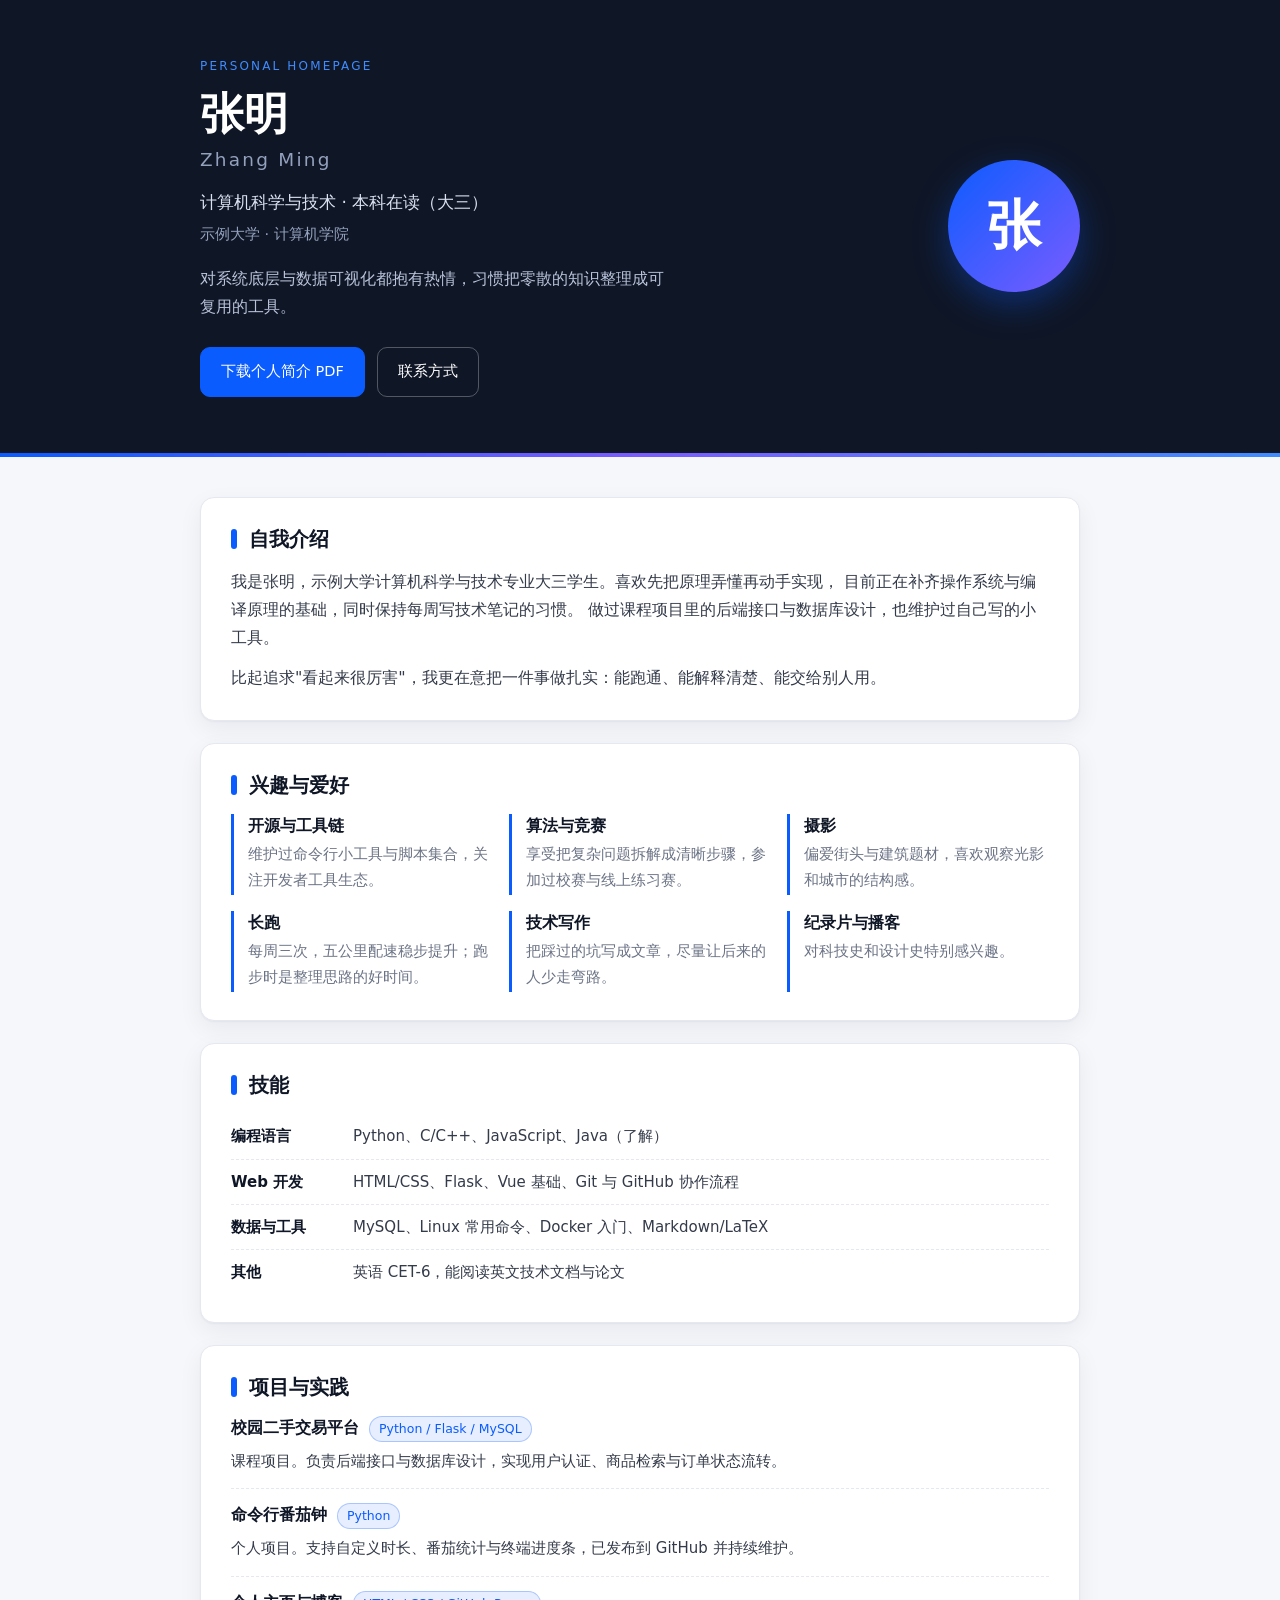
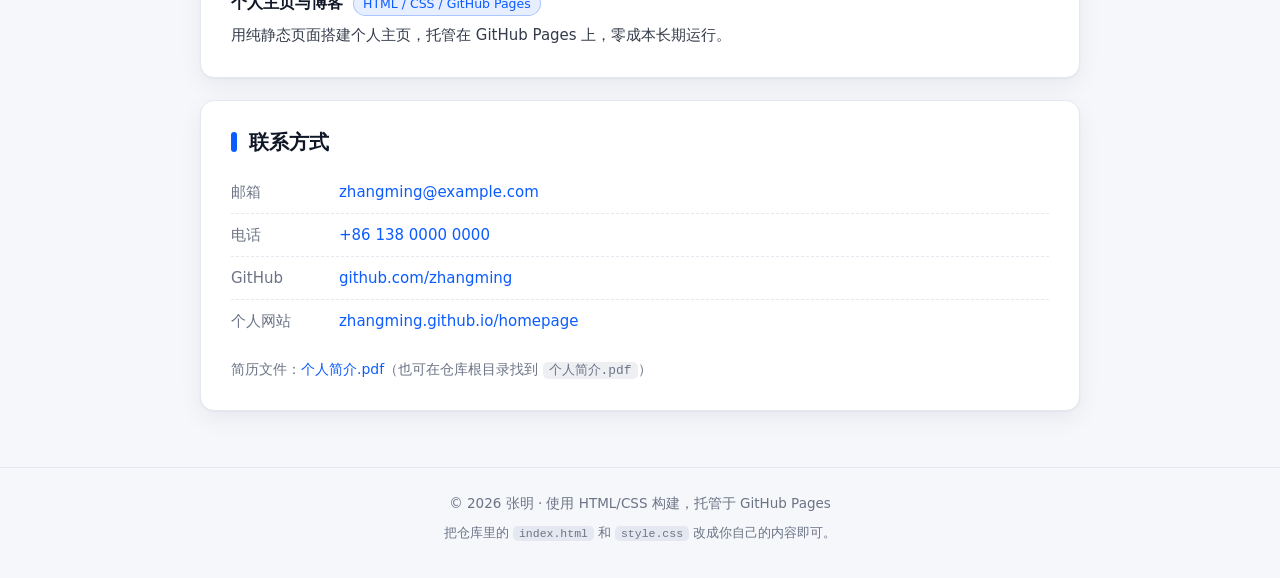
==== index.html @ f5665b2e "个人主页：HTML/CSS 源码、个人简介 PDF 与部署说明" ====
<!DOCTYPE html>
<html lang="zh-CN">
<head>
<meta charset="UTF-8">
<meta name="viewport" content="width=device-width, initial-scale=1.0">
<title>张明 · 个人主页</title>
<meta name="description" content="张明的个人主页：计算机科学与技术本科在读，关注系统底层、数据可视化与开发者工具。">
<link rel="stylesheet" href="style.css">
<link rel="icon" href="data:image/svg+xml,<svg xmlns='http://www.w3.org/2000/svg' viewBox='0 0 100 100'><rect width='100' height='100' rx='22' fill='%230b5cff'/><text y='72' x='50' font-size='60' text-anchor='middle' fill='white' font-family='sans-serif'>张</text></svg>">
</head>
<body>

<a class="skip" href="#main">跳到主要内容</a>

<header class="hero">
  <div class="wrap hero-inner">
    <div class="hero-text">
      <p class="eyebrow">Personal Homepage</p>
      <h1>张明 <span class="latin">Zhang Ming</span></h1>
      <p class="subtitle">计算机科学与技术 · 本科在读（大三）</p>
      <p class="school">示例大学 · 计算机学院</p>
      <p class="tagline">对系统底层与数据可视化都抱有热情，习惯把零散的知识整理成可复用的工具。</p>
      <div class="actions">
        <a class="btn primary" href="resume.pdf" download>下载个人简介 PDF</a>
        <a class="btn" href="#contact">联系方式</a>
      </div>
    </div>
    <div class="avatar" aria-hidden="true">张</div>
  </div>
  <div class="hero-bar"></div>
</header>

<main id="main">
  <div class="wrap">

    <section id="about" class="card">
      <h2><span class="mark"></span>自我介绍</h2>
      <p>
        我是张明，示例大学计算机科学与技术专业大三学生。喜欢先把原理弄懂再动手实现，
        目前正在补齐操作系统与编译原理的基础，同时保持每周写技术笔记的习惯。
        做过课程项目里的后端接口与数据库设计，也维护过自己写的小工具。
      </p>
      <p>
        比起追求"看起来很厉害"，我更在意把一件事做扎实：能跑通、能解释清楚、能交给别人用。
      </p>
    </section>

    <section id="interests" class="card">
      <h2><span class="mark"></span>兴趣与爱好</h2>
      <ul class="grid">
        <li>
          <h3>开源与工具链</h3>
          <p>维护过命令行小工具与脚本集合，关注开发者工具生态。</p>
        </li>
        <li>
          <h3>算法与竞赛</h3>
          <p>享受把复杂问题拆解成清晰步骤，参加过校赛与线上练习赛。</p>
        </li>
        <li>
          <h3>摄影</h3>
          <p>偏爱街头与建筑题材，喜欢观察光影和城市的结构感。</p>
        </li>
        <li>
          <h3>长跑</h3>
          <p>每周三次，五公里配速稳步提升；跑步时是整理思路的好时间。</p>
        </li>
        <li>
          <h3>技术写作</h3>
          <p>把踩过的坑写成文章，尽量让后来的人少走弯路。</p>
        </li>
        <li>
          <h3>纪录片与播客</h3>
          <p>对科技史和设计史特别感兴趣。</p>
        </li>
      </ul>
    </section>

    <section id="skills" class="card">
      <h2><span class="mark"></span>技能</h2>
      <dl class="skills">
        <div><dt>编程语言</dt><dd>Python、C/C++、JavaScript、Java（了解）</dd></div>
        <div><dt>Web 开发</dt><dd>HTML/CSS、Flask、Vue 基础、Git 与 GitHub 协作流程</dd></div>
        <div><dt>数据与工具</dt><dd>MySQL、Linux 常用命令、Docker 入门、Markdown/LaTeX</dd></div>
        <div><dt>其他</dt><dd>英语 CET-6，能阅读英文技术文档与论文</dd></div>
      </dl>
    </section>

    <section id="projects" class="card">
      <h2><span class="mark"></span>项目与实践</h2>
      <ul class="projects">
        <li>
          <div class="p-head"><h3>校园二手交易平台</h3><span class="tag">Python / Flask / MySQL</span></div>
          <p>课程项目。负责后端接口与数据库设计，实现用户认证、商品检索与订单状态流转。</p>
        </li>
        <li>
          <div class="p-head"><h3>命令行番茄钟</h3><span class="tag">Python</span></div>
          <p>个人项目。支持自定义时长、番茄统计与终端进度条，已发布到 GitHub 并持续维护。</p>
        </li>
        <li>
          <div class="p-head"><h3>个人主页与博客</h3><span class="tag">HTML / CSS / GitHub Pages</span></div>
          <p>用纯静态页面搭建个人主页，托管在 GitHub Pages 上，零成本长期运行。</p>
        </li>
      </ul>
    </section>

    <section id="contact" class="card">
      <h2><span class="mark"></span>联系方式</h2>
      <ul class="contact">
        <li><span class="k">邮箱</span><a href="mailto:zhangming@example.com">zhangming@example.com</a></li>
        <li><span class="k">电话</span><a href="tel:+8613800000000">+86 138 0000 0000</a></li>
        <li><span class="k">GitHub</span><a href="https://github.com/zhangming" target="_blank" rel="noopener">github.com/zhangming</a></li>
        <li><span class="k">个人网站</span><a href="./">zhangming.github.io/homepage</a></li>
      </ul>
      <p class="hint">简历文件：<a href="resume.pdf" download>个人简介.pdf</a>（也可在仓库根目录找到 <code>个人简介.pdf</code>）</p>
    </section>

  </div>
</main>

<footer class="foot">
  <div class="wrap">
    <p>© <span id="year">2025</span> 张明 · 使用 HTML/CSS 构建，托管于 GitHub Pages</p>
    <p class="edit-hint">把仓库里的 <code>index.html</code> 和 <code>style.css</code> 改成你自己的内容即可。</p>
  </div>
</footer>

<script>
  document.getElementById('year').textContent = new Date().getFullYear();
</script>
</body>
</html>
---- style.css ----
/* ===========================================================
   个人主页样式 · 单文件，无外部依赖
   配色与排版都集中在 :root，改这几个变量就能换风格
   =========================================================== */

:root {
  --ink:      #0f1626;
  --body:     #333a49;
  --muted:    #6b7385;
  --accent:   #0b5cff;
  --accent-2: #3f8cff;
  --bg:       #f5f7fb;
  --card:     #ffffff;
  --line:     #e5e8f0;
  --radius:   14px;
  --shadow:   0 1px 2px rgba(15,22,38,.04), 0 8px 24px rgba(15,22,38,.06);
  --maxw:     920px;
}

@media (prefers-color-scheme: dark) {
  :root {
    --ink:    #eef2f9;
    --body:   #c3cad8;
    --muted:  #8b93a5;
    --accent: #6ea8ff;
    --accent-2: #9cc4ff;
    --bg:     #0d1220;
    --card:   #151c2c;
    --line:   #26304a;
    --shadow: 0 1px 2px rgba(0,0,0,.3), 0 10px 30px rgba(0,0,0,.35);
  }
}

* { box-sizing: border-box; }

html { scroll-behavior: smooth; }

body {
  margin: 0;
  background: var(--bg);
  color: var(--body);
  font-family: "Microsoft YaHei", "PingFang SC", "Hiragino Sans GB",
               "Source Han Sans SC", "Noto Sans CJK SC", system-ui, -apple-system,
               "Segoe UI", Roboto, sans-serif;
  font-size: 16px;
  line-height: 1.75;
  -webkit-font-smoothing: antialiased;
}

.wrap { width: 100%; max-width: var(--maxw); margin: 0 auto; padding: 0 20px; }

a { color: var(--accent); text-decoration: none; }
a:hover { text-decoration: underline; }

h1, h2, h3 { color: var(--ink); line-height: 1.3; margin: 0; }

/* ---------- 无障碍：跳转链接 ---------- */
.skip {
  position: absolute; left: -9999px; top: 0;
  background: var(--accent); color: #fff; padding: 10px 16px; z-index: 10;
}
.skip:focus { left: 8px; top: 8px; }

/* ---------- 顶部 ---------- */
.hero { position: relative; background: var(--ink); color: #fff; }
@media (prefers-color-scheme: dark) { .hero { background: #0a0f1a; } }

.hero-inner {
  display: flex; align-items: center; justify-content: space-between;
  gap: 32px; padding-top: 56px; padding-bottom: 56px;
}

.eyebrow {
  margin: 0 0 8px; font-size: 12px; letter-spacing: .18em;
  text-transform: uppercase; color: var(--accent-2);
}

.hero h1 { color: #fff; font-size: clamp(30px, 5vw, 44px); letter-spacing: .01em; }
.hero h1 .latin {
  display: block; font-size: .42em; font-weight: 500;
  letter-spacing: .12em; color: #93a1bd; margin-top: 6px;
}

.subtitle { margin: 16px 0 4px; font-size: 17px; color: #dbe3f2; }
.school   { margin: 0; font-size: 14.5px; color: #93a1bd; }
.tagline  { margin: 18px 0 0; max-width: 46ch; color: #b9c4da; }

.actions { display: flex; flex-wrap: wrap; gap: 12px; margin-top: 26px; }

.btn {
  display: inline-block; padding: 11px 20px; border-radius: 10px;
  border: 1px solid rgba(255,255,255,.28); color: #fff; font-size: 14.5px;
  transition: background .18s ease, border-color .18s ease, transform .18s ease;
}
.btn:hover { background: rgba(255,255,255,.1); text-decoration: none; transform: translateY(-1px); }
.btn.primary { background: var(--accent); border-color: var(--accent); }
.btn.primary:hover { background: var(--accent-2); border-color: var(--accent-2); }

.avatar {
  flex: 0 0 auto; width: 132px; height: 132px; border-radius: 50%;
  display: grid; place-items: center;
  font-size: 54px; font-weight: 700; color: #fff;
  background: linear-gradient(135deg, var(--accent), #7b5cff);
  box-shadow: 0 12px 34px rgba(11,92,255,.35);
}

.hero-bar { height: 4px; background: linear-gradient(90deg, var(--accent), #7b5cff, var(--accent-2)); }

/* ---------- 卡片 ---------- */
main { padding: 40px 0 8px; }

.card {
  background: var(--card); border: 1px solid var(--line); border-radius: var(--radius);
  box-shadow: var(--shadow); padding: 28px 30px; margin-bottom: 22px;
}

.card h2 {
  display: flex; align-items: center; gap: 12px;
  font-size: 20px; margin-bottom: 16px;
}

.mark {
  width: 6px; height: 20px; border-radius: 3px;
  background: var(--accent); flex: 0 0 auto;
}

.card p { margin: 0 0 12px; }
.card p:last-child { margin-bottom: 0; }

/* ---------- 兴趣网格 ---------- */
.grid {
  list-style: none; margin: 0; padding: 0;
  display: grid; gap: 16px;
  grid-template-columns: repeat(auto-fit, minmax(240px, 1fr));
}
.grid li {
  border-left: 3px solid var(--accent); padding: 2px 0 2px 14px;
}
.grid h3 { font-size: 16px; margin-bottom: 4px; }
.grid p  { margin: 0; font-size: 15px; color: var(--muted); }

/* ---------- 技能表 ---------- */
.skills { margin: 0; }
.skills > div {
  display: grid; grid-template-columns: 110px 1fr; gap: 12px;
  padding: 9px 0; border-bottom: 1px dashed var(--line);
}
.skills > div:last-child { border-bottom: 0; }
.skills dt { color: var(--ink); font-weight: 600; font-size: 15px; }
.skills dd { margin: 0; font-size: 15px; }

/* ---------- 项目列表 ---------- */
.projects { list-style: none; margin: 0; padding: 0; }
.projects > li { padding: 14px 0; border-bottom: 1px dashed var(--line); }
.projects > li:first-child { padding-top: 0; }
.projects > li:last-child { border-bottom: 0; padding-bottom: 0; }

.p-head { display: flex; flex-wrap: wrap; align-items: baseline; gap: 10px; }
.p-head h3 { font-size: 16px; }
.tag {
  font-size: 12.5px; color: var(--accent); background: color-mix(in srgb, var(--accent) 10%, transparent);
  border: 1px solid color-mix(in srgb, var(--accent) 28%, transparent);
  padding: 1px 9px; border-radius: 999px;
}
.projects p { margin: 6px 0 0; font-size: 15px; }

/* ---------- 联系方式 ---------- */
.contact { list-style: none; margin: 0 0 14px; padding: 0; }
.contact li {
  display: grid; grid-template-columns: 96px 1fr; gap: 12px;
  padding: 8px 0; border-bottom: 1px dashed var(--line); font-size: 15px;
}
.contact li:last-child { border-bottom: 0; }
.contact .k { color: var(--muted); }

.hint { font-size: 14px; color: var(--muted); margin: 0; }

code {
  font-family: "Cascadia Mono", Consolas, "Courier New", monospace;
  font-size: .92em; background: rgba(127,140,170,.14);
  padding: 1px 6px; border-radius: 5px;
}

/* ---------- 页脚 ---------- */
.foot { border-top: 1px solid var(--line); margin-top: 26px; padding: 24px 0 34px; }
.foot p { margin: 0; font-size: 13.5px; color: var(--muted); text-align: center; }
.edit-hint { margin-top: 6px !important; font-size: 12.5px !important; }

/* ---------- 响应式 ---------- */
@media (max-width: 680px) {
  .hero-inner { flex-direction: column-reverse; align-items: flex-start; gap: 22px;
                padding-top: 40px; padding-bottom: 40px; }
  .avatar { width: 92px; height: 92px; font-size: 38px; }
  .card { padding: 22px 18px; }
  .skills > div, .contact li { grid-template-columns: 1fr; gap: 2px; }
  .skills dt, .contact .k { font-size: 13.5px; }
}

/* ---------- 打印 ---------- */
@media print {
  .hero, .foot, .actions, .skip { display: none; }
  body { background: #fff; }
  .card { box-shadow: none; border-color: #ddd; break-inside: avoid; }
}
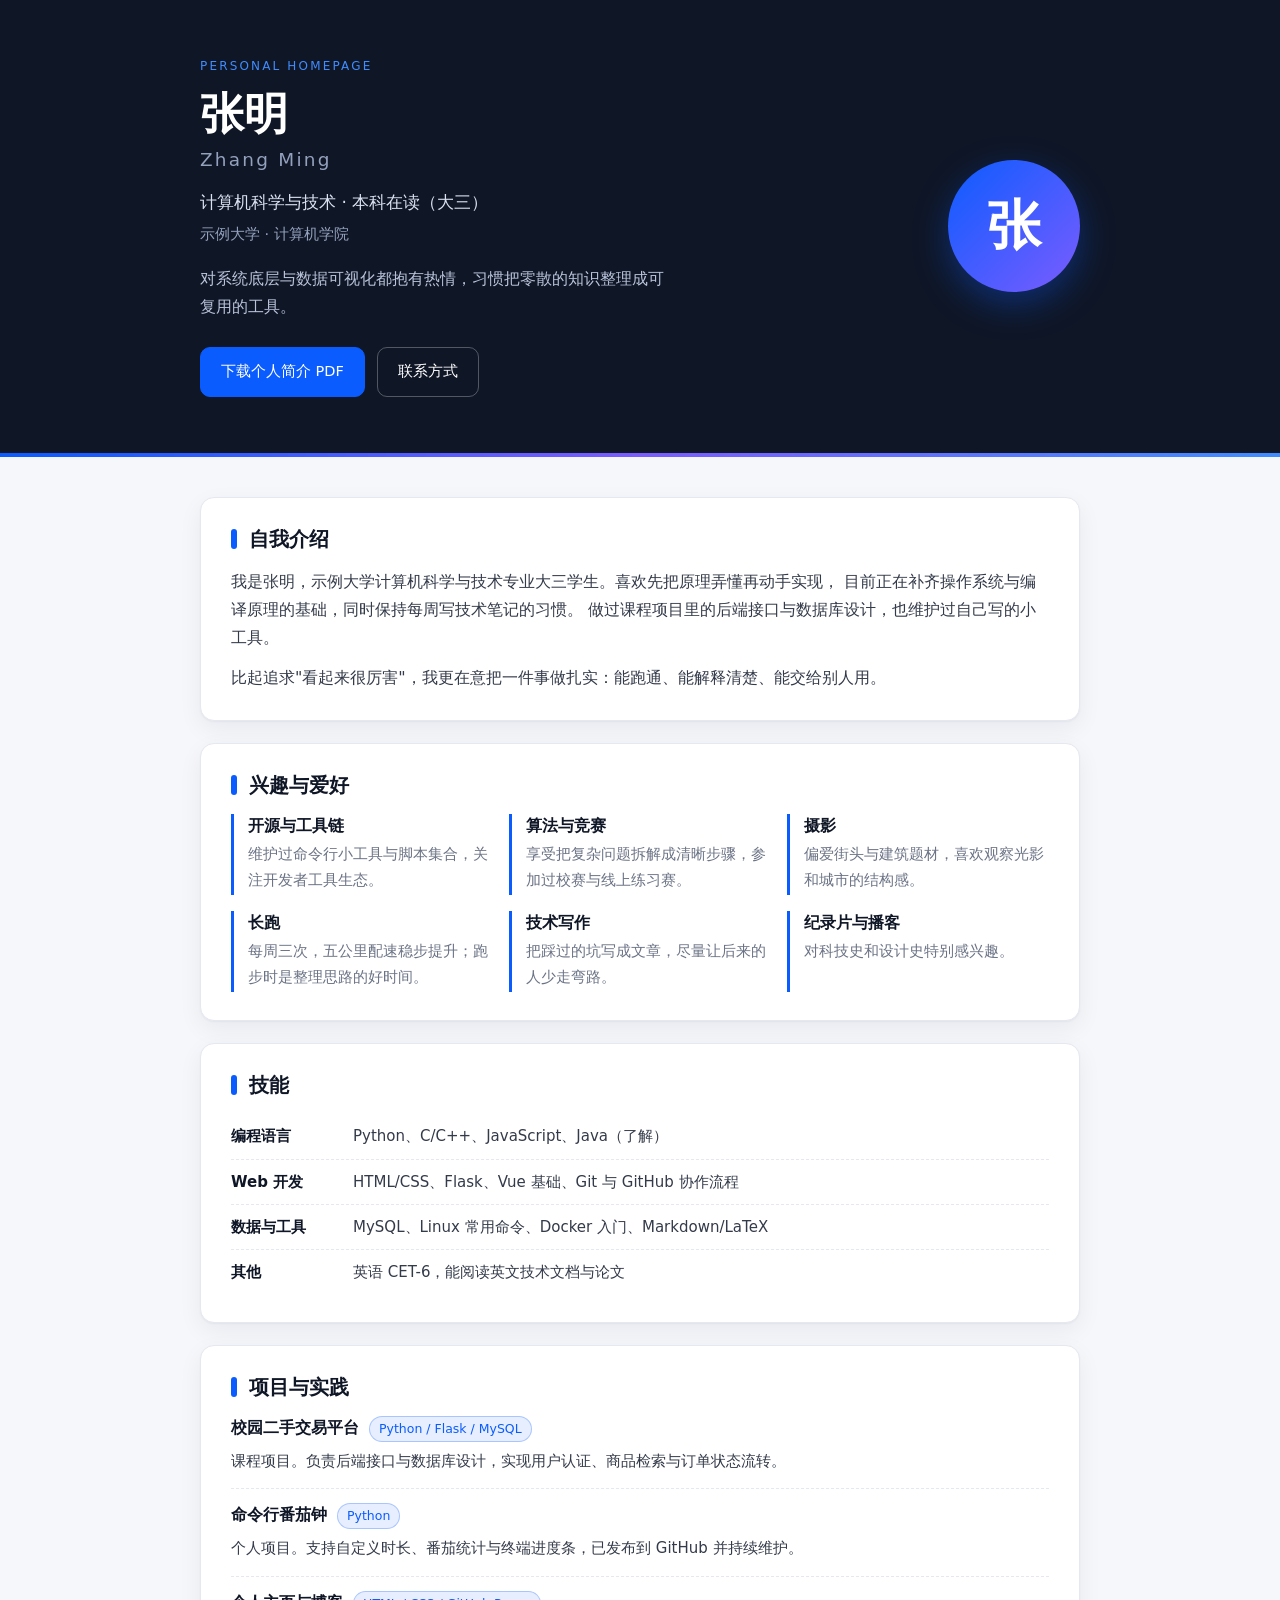
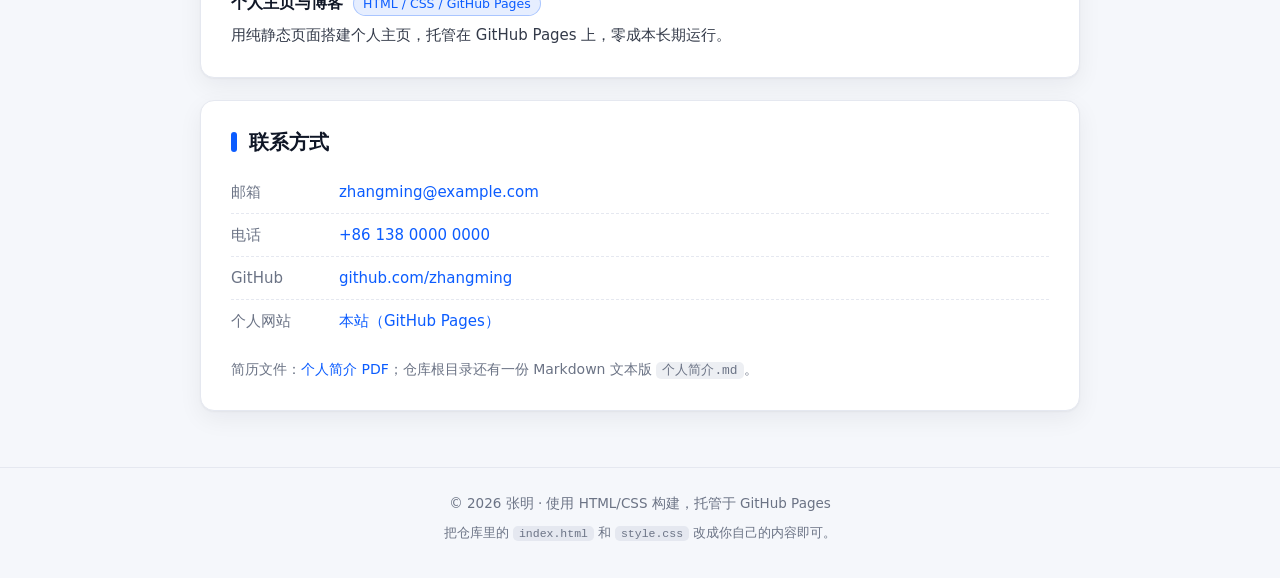
==== commit 76c448e3: "更新简历 PDF（修正孤字与页脚）；新增一键部署脚本；个人网站链接改为站内相对路径" ====
--- a/index.html
+++ b/index.html
@@ -109,9 +109,9 @@
         <li><span class="k">邮箱</span><a href="mailto:zhangming@example.com">zhangming@example.com</a></li>
         <li><span class="k">电话</span><a href="tel:+8613800000000">+86 138 0000 0000</a></li>
         <li><span class="k">GitHub</span><a href="https://github.com/zhangming" target="_blank" rel="noopener">github.com/zhangming</a></li>
-        <li><span class="k">个人网站</span><a href="./">zhangming.github.io/homepage</a></li>
+        <li><span class="k">个人网站</span><a href="./">本站（GitHub Pages）</a></li>
       </ul>
-      <p class="hint">简历文件：<a href="resume.pdf" download>个人简介.pdf</a>（也可在仓库根目录找到 <code>个人简介.pdf</code>）</p>
+      <p class="hint">简历文件：<a href="resume.pdf" download>个人简介 PDF</a>；仓库根目录还有一份 Markdown 文本版 <code>个人简介.md</code>。</p>
     </section>
 
   </div>
--- a/style.css
+++ b/style.css
@@ -158,8 +158,11 @@
 .p-head { display: flex; flex-wrap: wrap; align-items: baseline; gap: 10px; }
 .p-head h3 { font-size: 16px; }
 .tag {
-  font-size: 12.5px; color: var(--accent); background: color-mix(in srgb, var(--accent) 10%, transparent);
-  border: 1px solid color-mix(in srgb, var(--accent) 28%, transparent);
+  font-size: 12.5px; color: var(--accent);
+  background: rgba(11, 92, 255, .10);
+  background: color-mix(in srgb, var(--accent) 10%, transparent);
+  border: 1px solid rgba(11, 92, 255, .28);
+  border-color: color-mix(in srgb, var(--accent) 28%, transparent);
   padding: 1px 9px; border-radius: 999px;
 }
 .projects p { margin: 6px 0 0; font-size: 15px; }
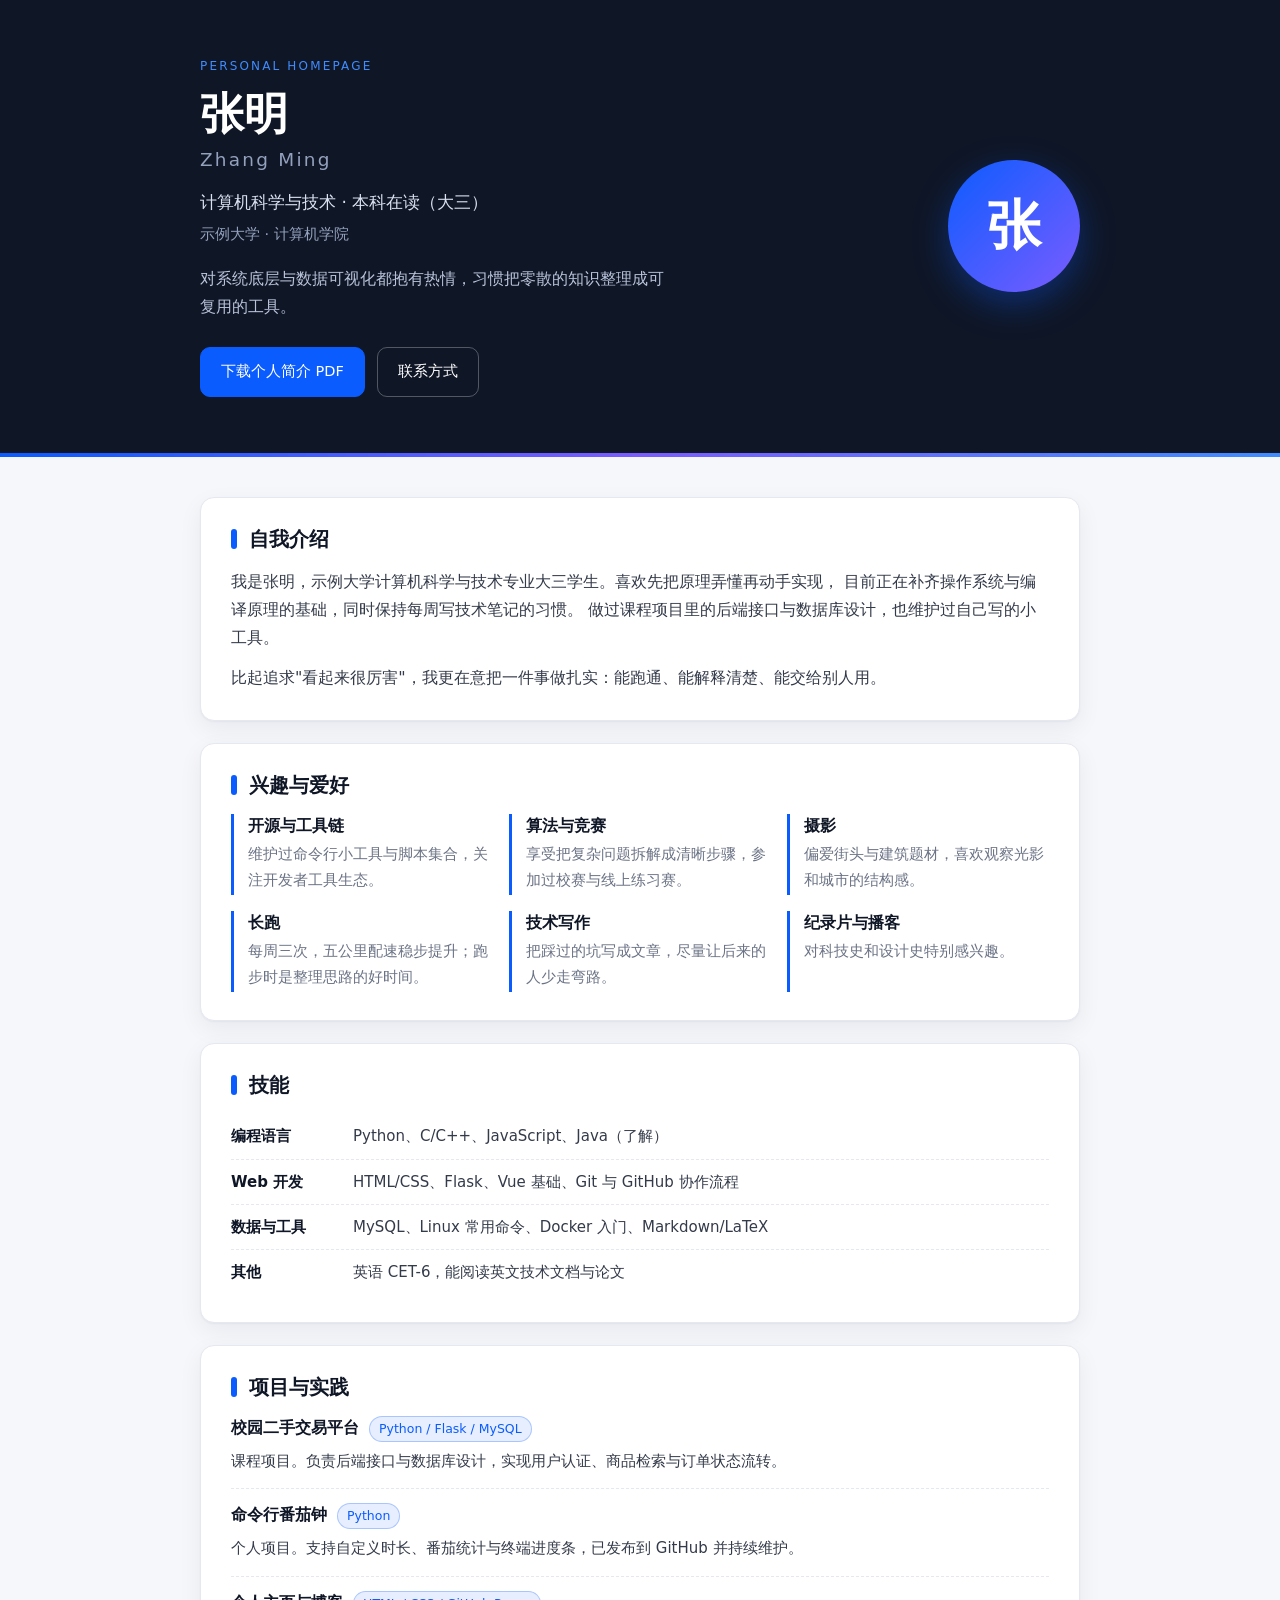
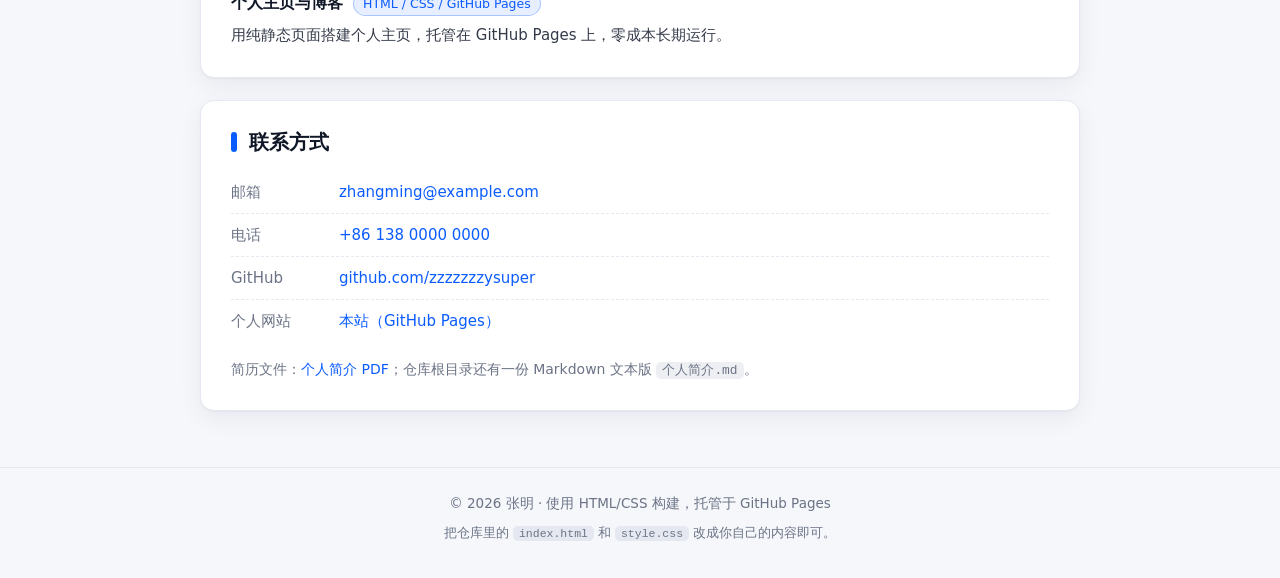
==== commit 34246351: "替换为真实 GitHub 用户名与站点地址" ====
--- a/index.html
+++ b/index.html
@@ -108,7 +108,7 @@
       <ul class="contact">
         <li><span class="k">邮箱</span><a href="mailto:zhangming@example.com">zhangming@example.com</a></li>
         <li><span class="k">电话</span><a href="tel:+8613800000000">+86 138 0000 0000</a></li>
-        <li><span class="k">GitHub</span><a href="https://github.com/zhangming" target="_blank" rel="noopener">github.com/zhangming</a></li>
+        <li><span class="k">GitHub</span><a href="https://github.com/zzzzzzzysuper" target="_blank" rel="noopener">github.com/zzzzzzzysuper</a></li>
         <li><span class="k">个人网站</span><a href="./">本站（GitHub Pages）</a></li>
       </ul>
       <p class="hint">简历文件：<a href="resume.pdf" download>个人简介 PDF</a>；仓库根目录还有一份 Markdown 文本版 <code>个人简介.md</code>。</p>
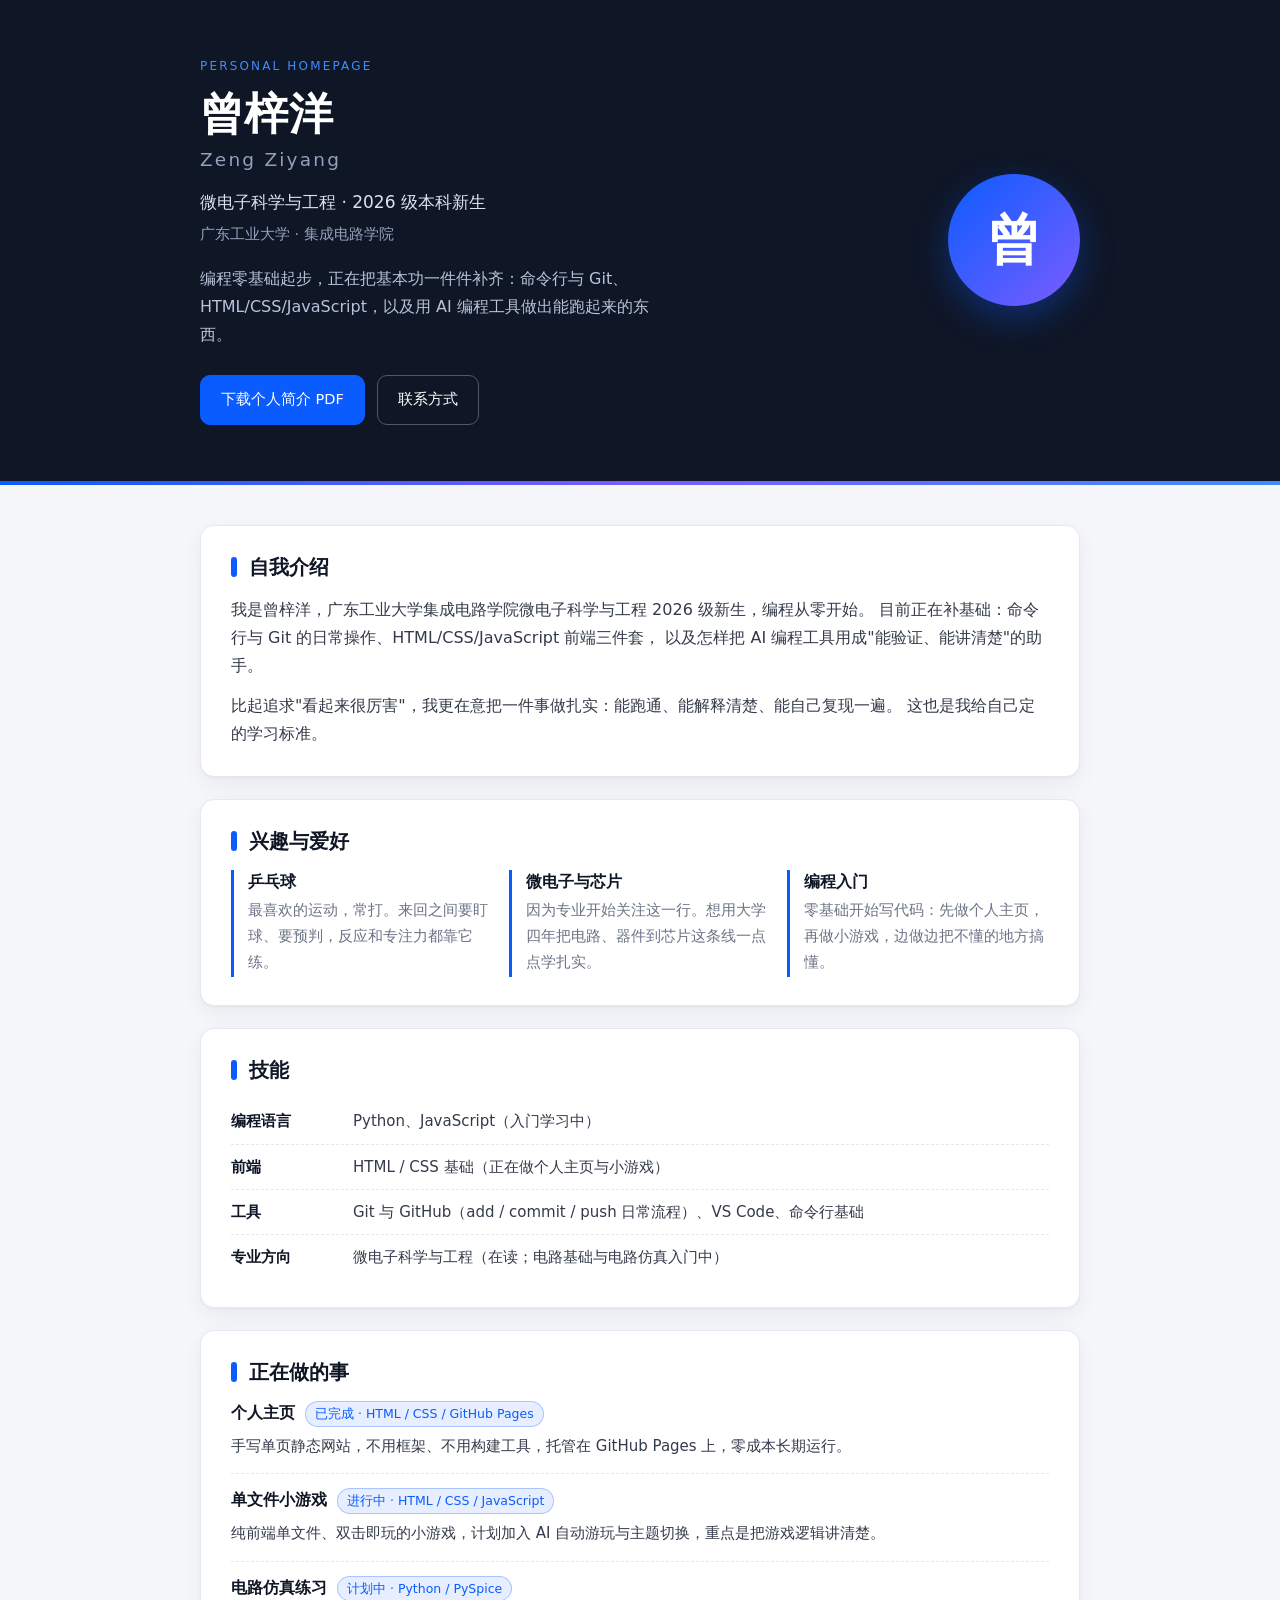
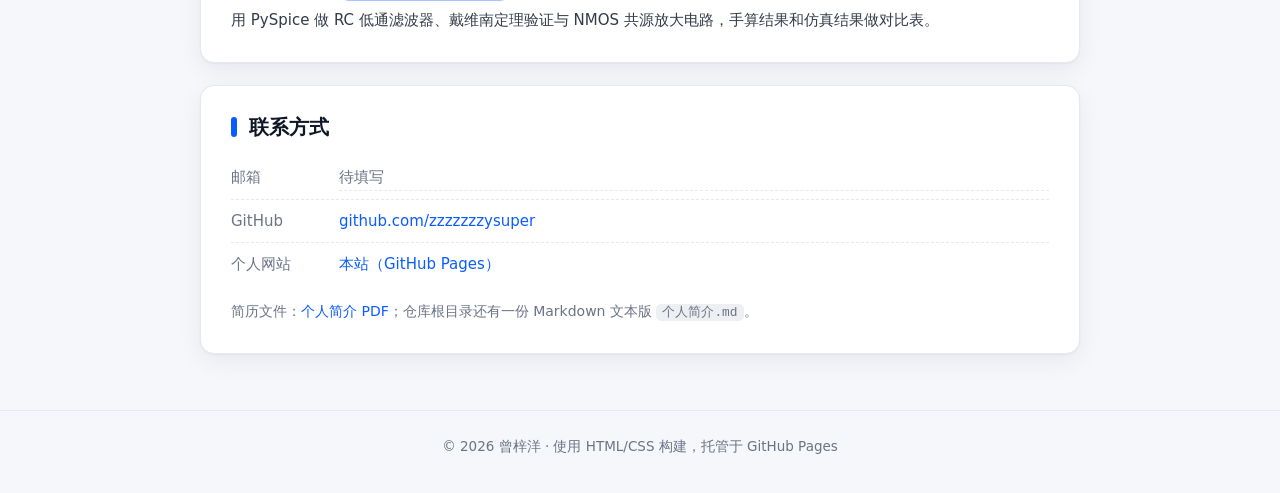
==== commit 3a8970a8: "把个人主页与个人简介改成真实信息：曾梓洋 / 广东工业大学微电子科学与工程 2026 级；补齐自我介绍、兴趣、技能、进行中的三件事；重做一页版 resume.pdf" ====
--- a/index.html
+++ b/index.html
@@ -3,10 +3,10 @@
 <head>
 <meta charset="UTF-8">
 <meta name="viewport" content="width=device-width, initial-scale=1.0">
-<title>张明 · 个人主页</title>
-<meta name="description" content="张明的个人主页：计算机科学与技术本科在读，关注系统底层、数据可视化与开发者工具。">
+<title>曾梓洋 · 个人主页</title>
+<meta name="description" content="曾梓洋的个人主页：广东工业大学集成电路学院微电子科学与工程 2026 级本科新生，编程零基础起步，正在学 Git、前端与 AI 编程工具。">
 <link rel="stylesheet" href="style.css">
-<link rel="icon" href="data:image/svg+xml,<svg xmlns='http://www.w3.org/2000/svg' viewBox='0 0 100 100'><rect width='100' height='100' rx='22' fill='%230b5cff'/><text y='72' x='50' font-size='60' text-anchor='middle' fill='white' font-family='sans-serif'>张</text></svg>">
+<link rel="icon" href="data:image/svg+xml,<svg xmlns='http://www.w3.org/2000/svg' viewBox='0 0 100 100'><rect width='100' height='100' rx='22' fill='%230b5cff'/><text y='72' x='50' font-size='60' text-anchor='middle' fill='white' font-family='sans-serif'>曾</text></svg>">
 </head>
 <body>
 
@@ -16,16 +16,16 @@
   <div class="wrap hero-inner">
     <div class="hero-text">
       <p class="eyebrow">Personal Homepage</p>
-      <h1>张明 <span class="latin">Zhang Ming</span></h1>
-      <p class="subtitle">计算机科学与技术 · 本科在读（大三）</p>
-      <p class="school">示例大学 · 计算机学院</p>
-      <p class="tagline">对系统底层与数据可视化都抱有热情，习惯把零散的知识整理成可复用的工具。</p>
+      <h1>曾梓洋 <span class="latin">Zeng Ziyang</span></h1>
+      <p class="subtitle">微电子科学与工程 · 2026 级本科新生</p>
+      <p class="school">广东工业大学 · 集成电路学院</p>
+      <p class="tagline">编程零基础起步，正在把基本功一件件补齐：命令行与 Git、HTML/CSS/JavaScript，以及用 AI 编程工具做出能跑起来的东西。</p>
       <div class="actions">
         <a class="btn primary" href="resume.pdf" download>下载个人简介 PDF</a>
         <a class="btn" href="#contact">联系方式</a>
       </div>
     </div>
-    <div class="avatar" aria-hidden="true">张</div>
+    <div class="avatar" aria-hidden="true">曾</div>
   </div>
   <div class="hero-bar"></div>
 </header>
@@ -36,12 +36,13 @@
     <section id="about" class="card">
       <h2><span class="mark"></span>自我介绍</h2>
       <p>
-        我是张明，示例大学计算机科学与技术专业大三学生。喜欢先把原理弄懂再动手实现，
-        目前正在补齐操作系统与编译原理的基础，同时保持每周写技术笔记的习惯。
-        做过课程项目里的后端接口与数据库设计，也维护过自己写的小工具。
+        我是曾梓洋，广东工业大学集成电路学院微电子科学与工程 2026 级新生，编程从零开始。
+        目前正在补基础：命令行与 Git 的日常操作、HTML/CSS/JavaScript 前端三件套，
+        以及怎样把 AI 编程工具用成"能验证、能讲清楚"的助手。
       </p>
       <p>
-        比起追求"看起来很厉害"，我更在意把一件事做扎实：能跑通、能解释清楚、能交给别人用。
+        比起追求"看起来很厉害"，我更在意把一件事做扎实：能跑通、能解释清楚、能自己复现一遍。
+        这也是我给自己定的学习标准。
       </p>
     </section>
 
@@ -49,28 +50,16 @@
       <h2><span class="mark"></span>兴趣与爱好</h2>
       <ul class="grid">
         <li>
-          <h3>开源与工具链</h3>
-          <p>维护过命令行小工具与脚本集合，关注开发者工具生态。</p>
+          <h3>乒乓球</h3>
+          <p>最喜欢的运动，常打。来回之间要盯球、要预判，反应和专注力都靠它练。</p>
         </li>
         <li>
-          <h3>算法与竞赛</h3>
-          <p>享受把复杂问题拆解成清晰步骤，参加过校赛与线上练习赛。</p>
+          <h3>微电子与芯片</h3>
+          <p>因为专业开始关注这一行。想用大学四年把电路、器件到芯片这条线一点点学扎实。</p>
         </li>
         <li>
-          <h3>摄影</h3>
-          <p>偏爱街头与建筑题材，喜欢观察光影和城市的结构感。</p>
-        </li>
-        <li>
-          <h3>长跑</h3>
-          <p>每周三次，五公里配速稳步提升；跑步时是整理思路的好时间。</p>
-        </li>
-        <li>
-          <h3>技术写作</h3>
-          <p>把踩过的坑写成文章，尽量让后来的人少走弯路。</p>
-        </li>
-        <li>
-          <h3>纪录片与播客</h3>
-          <p>对科技史和设计史特别感兴趣。</p>
+          <h3>编程入门</h3>
+          <p>零基础开始写代码：先做个人主页，再做小游戏，边做边把不懂的地方搞懂。</p>
         </li>
       </ul>
     </section>
@@ -78,27 +67,27 @@
     <section id="skills" class="card">
       <h2><span class="mark"></span>技能</h2>
       <dl class="skills">
-        <div><dt>编程语言</dt><dd>Python、C/C++、JavaScript、Java（了解）</dd></div>
-        <div><dt>Web 开发</dt><dd>HTML/CSS、Flask、Vue 基础、Git 与 GitHub 协作流程</dd></div>
-        <div><dt>数据与工具</dt><dd>MySQL、Linux 常用命令、Docker 入门、Markdown/LaTeX</dd></div>
-        <div><dt>其他</dt><dd>英语 CET-6，能阅读英文技术文档与论文</dd></div>
+        <div><dt>编程语言</dt><dd>Python、JavaScript（入门学习中）</dd></div>
+        <div><dt>前端</dt><dd>HTML / CSS 基础（正在做个人主页与小游戏）</dd></div>
+        <div><dt>工具</dt><dd>Git 与 GitHub（add / commit / push 日常流程）、VS Code、命令行基础</dd></div>
+        <div><dt>专业方向</dt><dd>微电子科学与工程（在读；电路基础与电路仿真入门中）</dd></div>
       </dl>
     </section>
 
     <section id="projects" class="card">
-      <h2><span class="mark"></span>项目与实践</h2>
+      <h2><span class="mark"></span>正在做的事</h2>
       <ul class="projects">
         <li>
-          <div class="p-head"><h3>校园二手交易平台</h3><span class="tag">Python / Flask / MySQL</span></div>
-          <p>课程项目。负责后端接口与数据库设计，实现用户认证、商品检索与订单状态流转。</p>
+          <div class="p-head"><h3>个人主页</h3><span class="tag">已完成 · HTML / CSS / GitHub Pages</span></div>
+          <p>手写单页静态网站，不用框架、不用构建工具，托管在 GitHub Pages 上，零成本长期运行。</p>
         </li>
         <li>
-          <div class="p-head"><h3>命令行番茄钟</h3><span class="tag">Python</span></div>
-          <p>个人项目。支持自定义时长、番茄统计与终端进度条，已发布到 GitHub 并持续维护。</p>
+          <div class="p-head"><h3>单文件小游戏</h3><span class="tag">进行中 · HTML / CSS / JavaScript</span></div>
+          <p>纯前端单文件、双击即玩的小游戏，计划加入 AI 自动游玩与主题切换，重点是把游戏逻辑讲清楚。</p>
         </li>
         <li>
-          <div class="p-head"><h3>个人主页与博客</h3><span class="tag">HTML / CSS / GitHub Pages</span></div>
-          <p>用纯静态页面搭建个人主页，托管在 GitHub Pages 上，零成本长期运行。</p>
+          <div class="p-head"><h3>电路仿真练习</h3><span class="tag">计划中 · Python / PySpice</span></div>
+          <p>用 PySpice 做 RC 低通滤波器、戴维南定理验证与 NMOS 共源放大电路，手算结果和仿真结果做对比表。</p>
         </li>
       </ul>
     </section>
@@ -106,8 +95,7 @@
     <section id="contact" class="card">
       <h2><span class="mark"></span>联系方式</h2>
       <ul class="contact">
-        <li><span class="k">邮箱</span><a href="mailto:zhangming@example.com">zhangming@example.com</a></li>
-        <li><span class="k">电话</span><a href="tel:+8613800000000">+86 138 0000 0000</a></li>
+        <li><span class="k">邮箱</span><span class="todo">待填写</span></li>
         <li><span class="k">GitHub</span><a href="https://github.com/zzzzzzzysuper" target="_blank" rel="noopener">github.com/zzzzzzzysuper</a></li>
         <li><span class="k">个人网站</span><a href="./">本站（GitHub Pages）</a></li>
       </ul>
@@ -119,8 +107,7 @@
 
 <footer class="foot">
   <div class="wrap">
-    <p>© <span id="year">2025</span> 张明 · 使用 HTML/CSS 构建，托管于 GitHub Pages</p>
-    <p class="edit-hint">把仓库里的 <code>index.html</code> 和 <code>style.css</code> 改成你自己的内容即可。</p>
+    <p>© <span id="year">2026</span> 曾梓洋 · 使用 HTML/CSS 构建，托管于 GitHub Pages</p>
   </div>
 </footer>
 
--- a/style.css
+++ b/style.css
@@ -175,6 +175,7 @@
 }
 .contact li:last-child { border-bottom: 0; }
 .contact .k { color: var(--muted); }
+.todo { color: var(--muted); border-bottom: 1px dashed var(--line); }
 
 .hint { font-size: 14px; color: var(--muted); margin: 0; }
 
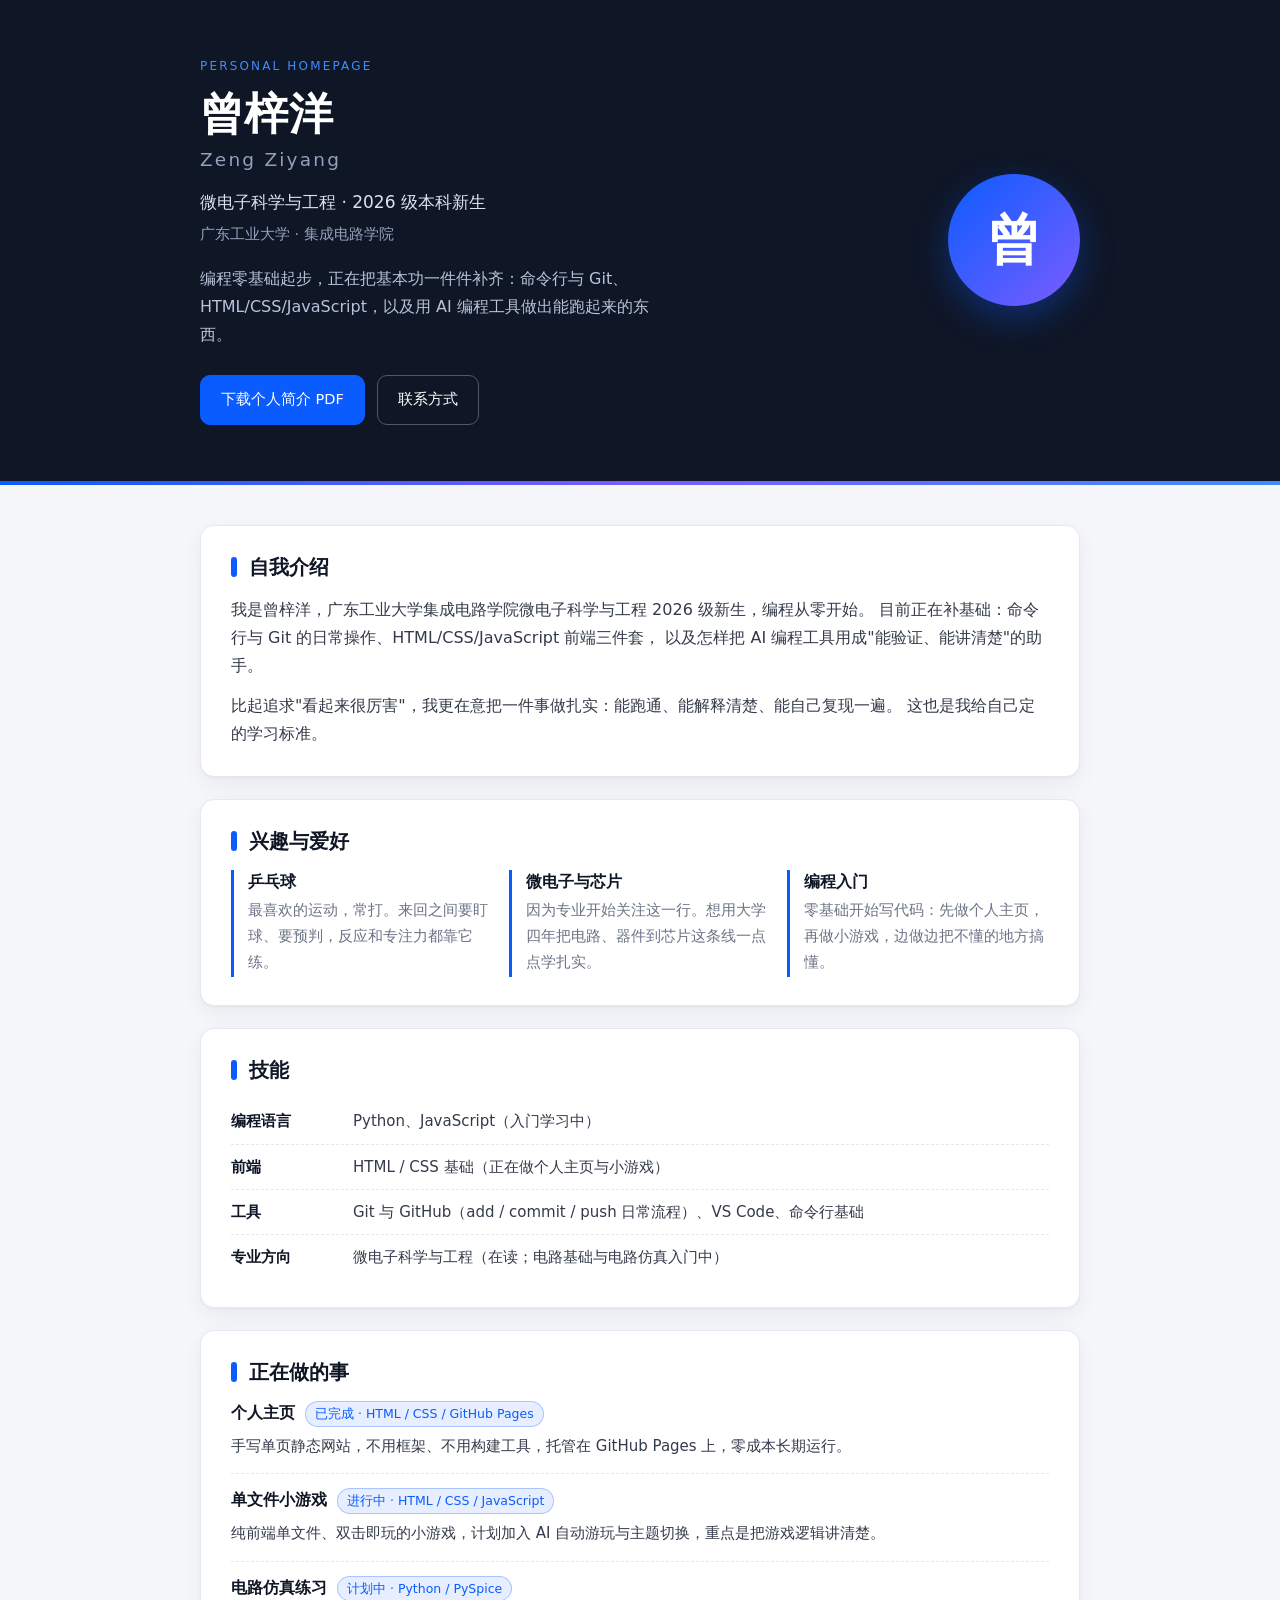
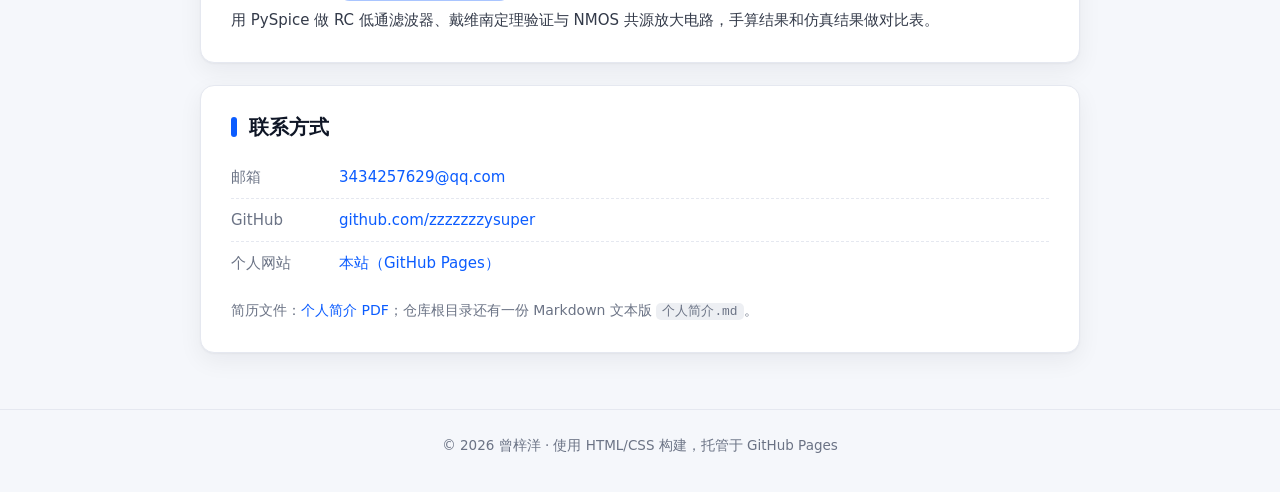
==== commit 881352c0: "补充联系方式（邮箱）与 MIT LICENSE；README 增加开源许可理由、分支与合并说明；同步重做 resume.pdf" ====
--- a/index.html
+++ b/index.html
@@ -95,7 +95,7 @@
     <section id="contact" class="card">
       <h2><span class="mark"></span>联系方式</h2>
       <ul class="contact">
-        <li><span class="k">邮箱</span><span class="todo">待填写</span></li>
+        <li><span class="k">邮箱</span><a href="mailto:3434257629@qq.com">3434257629@qq.com</a></li>
         <li><span class="k">GitHub</span><a href="https://github.com/zzzzzzzysuper" target="_blank" rel="noopener">github.com/zzzzzzzysuper</a></li>
         <li><span class="k">个人网站</span><a href="./">本站（GitHub Pages）</a></li>
       </ul>
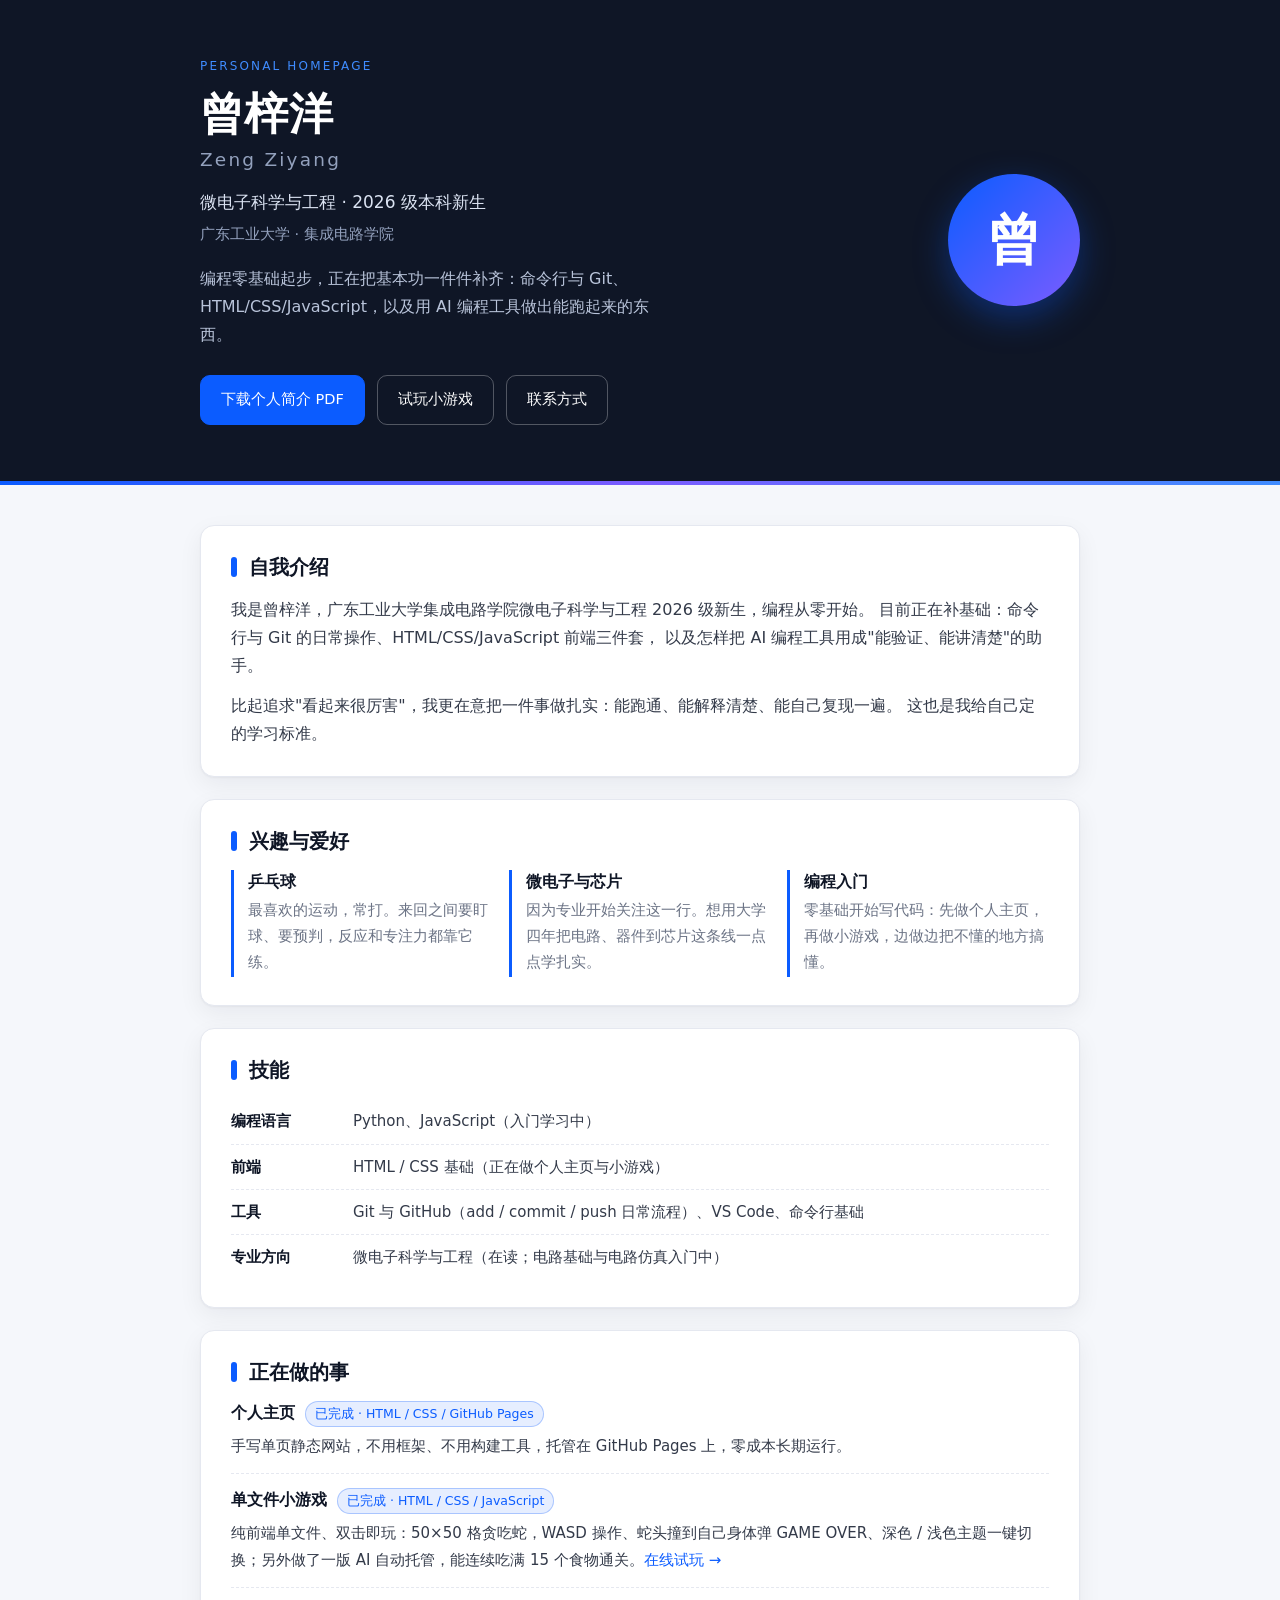
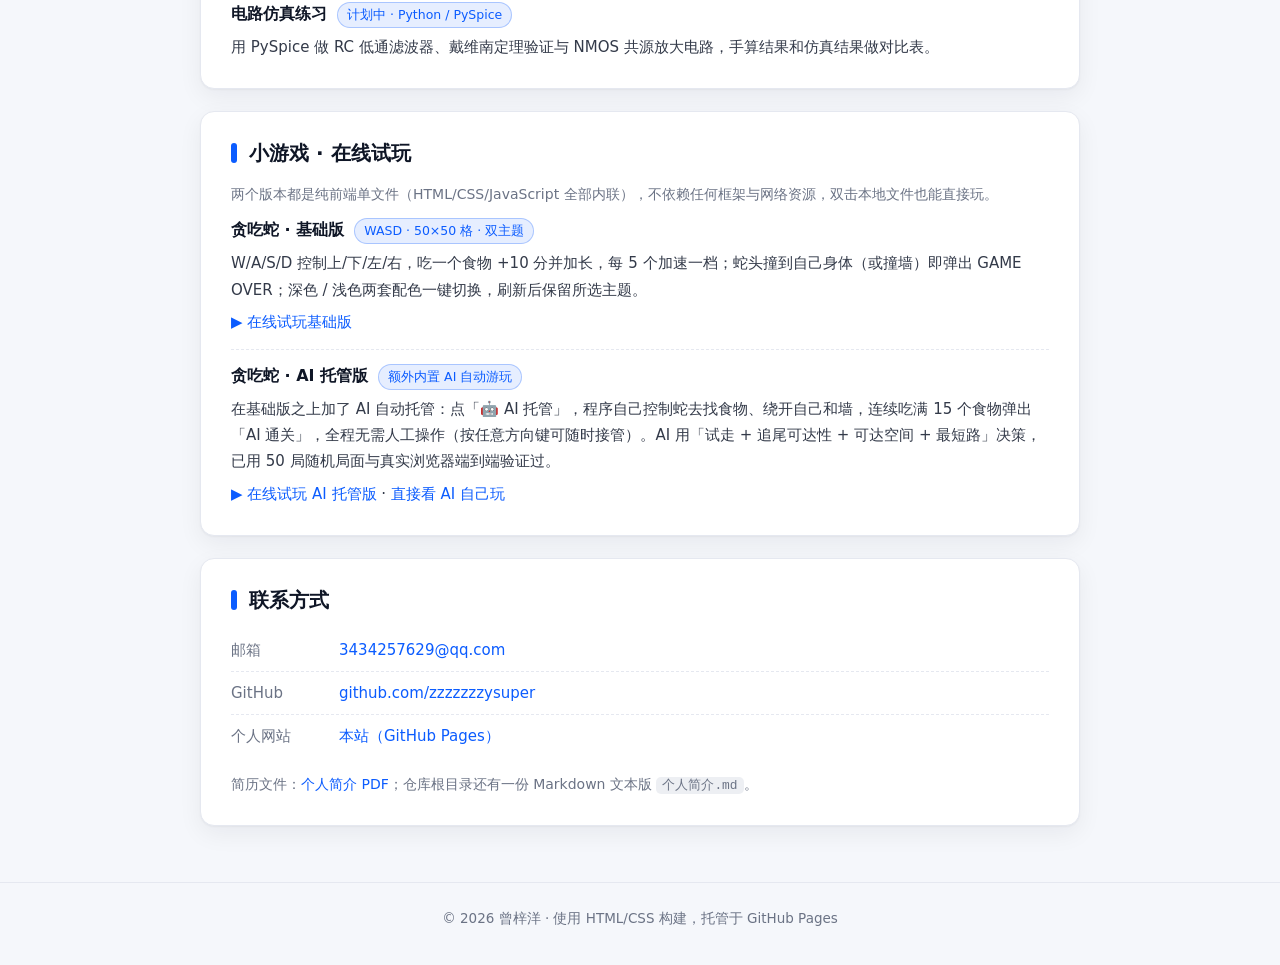
==== commit e87202b3: "新增两个在线小游戏页面：贪吃蛇基础版（snake/）与 AI 托管版（snake-ai/） - snake/：纯前端单文件贪吃蛇，WASD 操作、50×50 格、撞到自己身体弹 GAME OVER、深" ====
--- a/index.html
+++ b/index.html
@@ -22,6 +22,7 @@
       <p class="tagline">编程零基础起步，正在把基本功一件件补齐：命令行与 Git、HTML/CSS/JavaScript，以及用 AI 编程工具做出能跑起来的东西。</p>
       <div class="actions">
         <a class="btn primary" href="resume.pdf" download>下载个人简介 PDF</a>
+        <a class="btn" href="#games">试玩小游戏</a>
         <a class="btn" href="#contact">联系方式</a>
       </div>
     </div>
@@ -82,12 +83,29 @@
           <p>手写单页静态网站，不用框架、不用构建工具，托管在 GitHub Pages 上，零成本长期运行。</p>
         </li>
         <li>
-          <div class="p-head"><h3>单文件小游戏</h3><span class="tag">进行中 · HTML / CSS / JavaScript</span></div>
-          <p>纯前端单文件、双击即玩的小游戏，计划加入 AI 自动游玩与主题切换，重点是把游戏逻辑讲清楚。</p>
+          <div class="p-head"><h3>单文件小游戏</h3><span class="tag">已完成 · HTML / CSS / JavaScript</span></div>
+          <p>纯前端单文件、双击即玩：50×50 格贪吃蛇，WASD 操作、蛇头撞到自己身体弹 GAME OVER、深色 / 浅色主题一键切换；另外做了一版 AI 自动托管，能连续吃满 15 个食物通关。<a href="#games">在线试玩 →</a></p>
         </li>
         <li>
           <div class="p-head"><h3>电路仿真练习</h3><span class="tag">计划中 · Python / PySpice</span></div>
           <p>用 PySpice 做 RC 低通滤波器、戴维南定理验证与 NMOS 共源放大电路，手算结果和仿真结果做对比表。</p>
+        </li>
+      </ul>
+    </section>
+
+    <section id="games" class="card">
+      <h2><span class="mark"></span>小游戏 · 在线试玩</h2>
+      <p class="hint">两个版本都是纯前端单文件（HTML/CSS/JavaScript 全部内联），不依赖任何框架与网络资源，双击本地文件也能直接玩。</p>
+      <ul class="projects">
+        <li>
+          <div class="p-head"><h3>贪吃蛇 · 基础版</h3><span class="tag">WASD · 50×50 格 · 双主题</span></div>
+          <p>W/A/S/D 控制上/下/左/右，吃一个食物 +10 分并加长，每 5 个加速一档；蛇头撞到自己身体（或撞墙）即弹出 GAME OVER；深色 / 浅色两套配色一键切换，刷新后保留所选主题。</p>
+          <p><a href="snake/">▶ 在线试玩基础版</a></p>
+        </li>
+        <li>
+          <div class="p-head"><h3>贪吃蛇 · AI 托管版</h3><span class="tag">额外内置 AI 自动游玩</span></div>
+          <p>在基础版之上加了 AI 自动托管：点「🤖 AI 托管」，程序自己控制蛇去找食物、绕开自己和墙，连续吃满 15 个食物弹出「AI 通关」，全程无需人工操作（按任意方向键可随时接管）。AI 用「试走 + 追尾可达性 + 可达空间 + 最短路」决策，已用 50 局随机局面与真实浏览器端到端验证过。</p>
+          <p><a href="snake-ai/">▶ 在线试玩 AI 托管版</a> · <a href="snake-ai/?demo=ai">直接看 AI 自己玩</a></p>
         </li>
       </ul>
     </section>
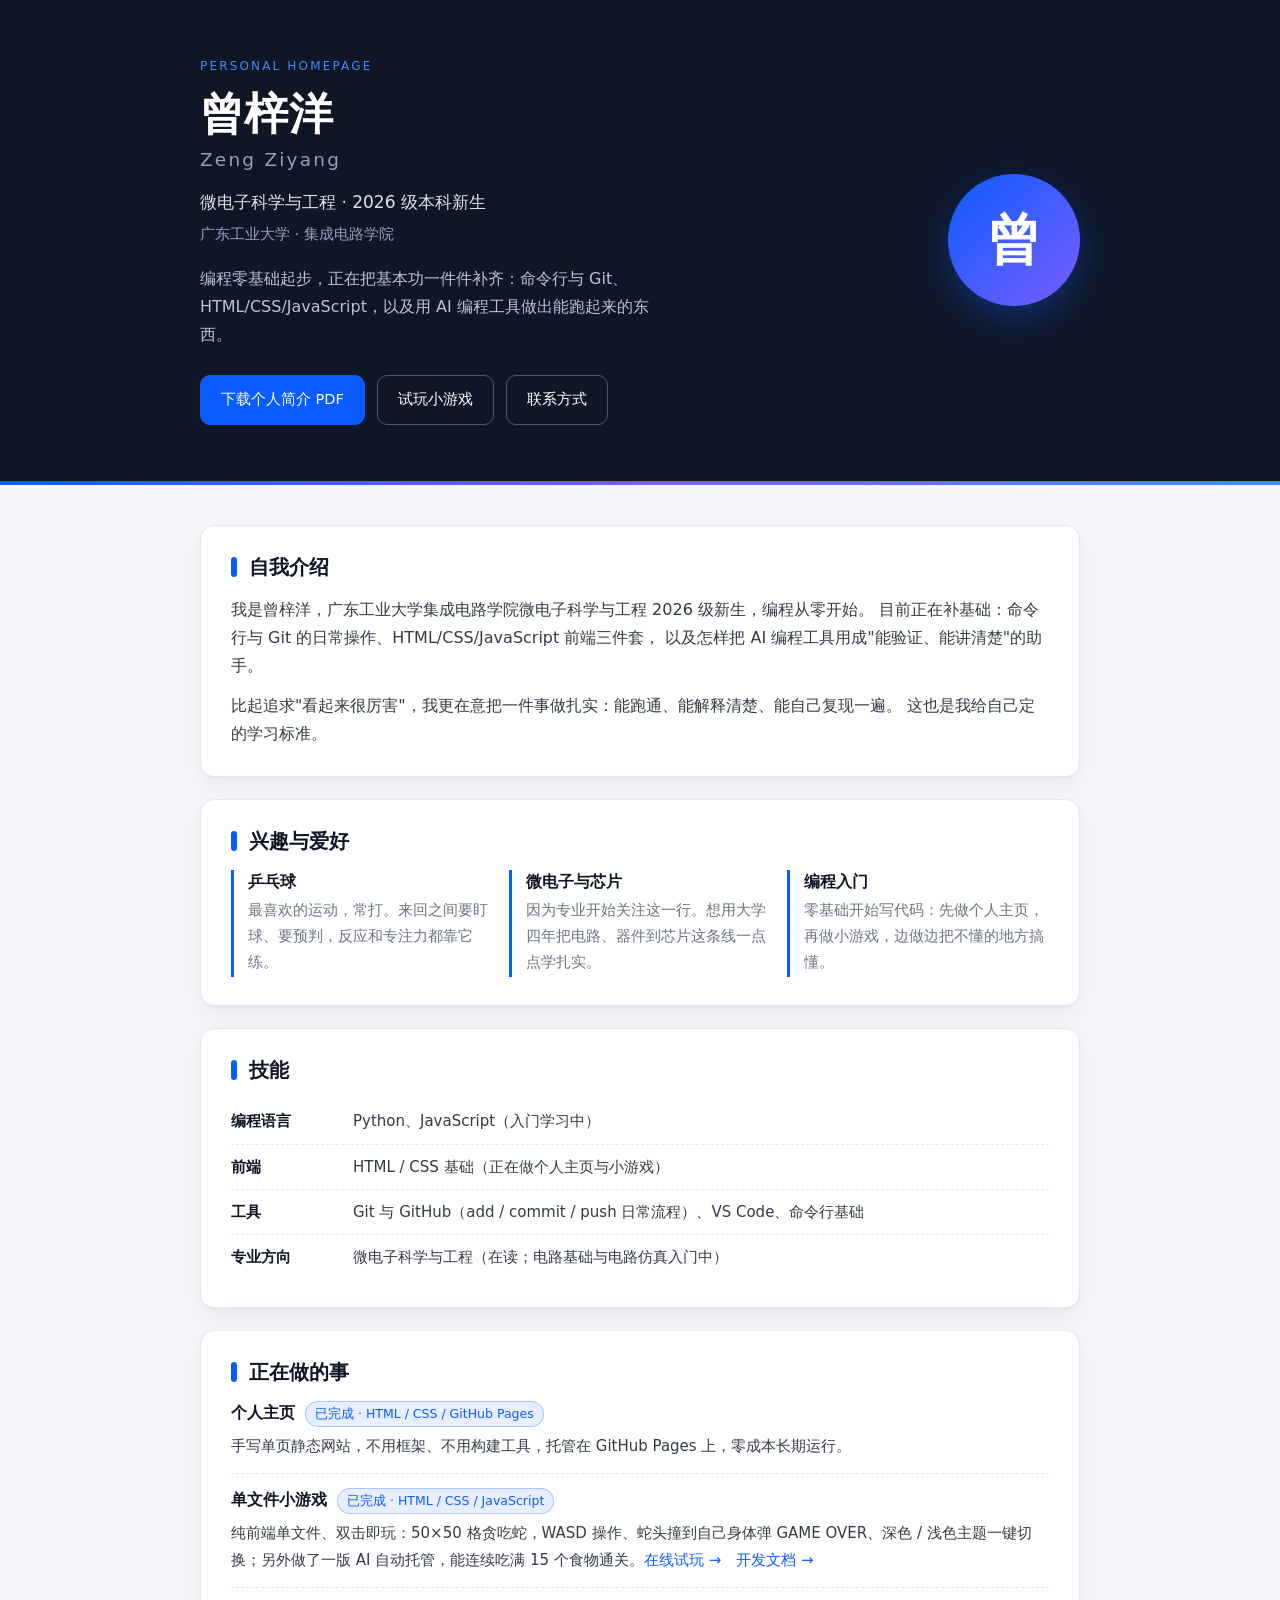
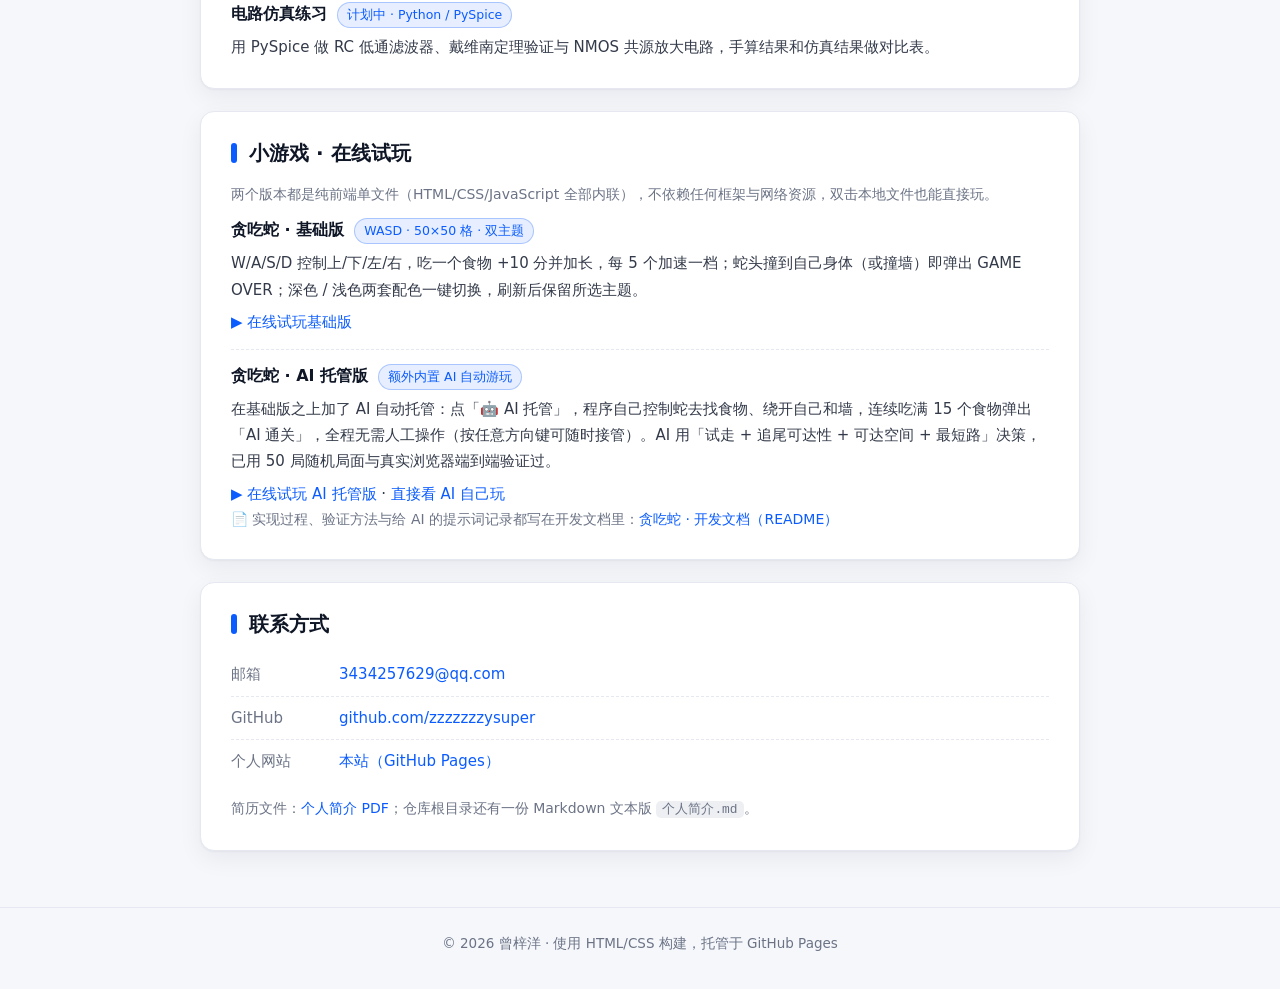
==== commit 6f356fc6: "把贪吃蛇开发文档（README）发布到站点：网页版 + Markdown 原文 + 验证截图 - 新增自包含 Markdown 渲染脚本 publish_readme.mjs：把游戏项目 README" ====
--- a/index.html
+++ b/index.html
@@ -84,7 +84,7 @@
         </li>
         <li>
           <div class="p-head"><h3>单文件小游戏</h3><span class="tag">已完成 · HTML / CSS / JavaScript</span></div>
-          <p>纯前端单文件、双击即玩：50×50 格贪吃蛇，WASD 操作、蛇头撞到自己身体弹 GAME OVER、深色 / 浅色主题一键切换；另外做了一版 AI 自动托管，能连续吃满 15 个食物通关。<a href="#games">在线试玩 →</a></p>
+          <p>纯前端单文件、双击即玩：50×50 格贪吃蛇，WASD 操作、蛇头撞到自己身体弹 GAME OVER、深色 / 浅色主题一键切换；另外做了一版 AI 自动托管，能连续吃满 15 个食物通关。<a href="#games">在线试玩 →</a>　<a href="snake/README.html">开发文档 →</a></p>
         </li>
         <li>
           <div class="p-head"><h3>电路仿真练习</h3><span class="tag">计划中 · Python / PySpice</span></div>
@@ -108,6 +108,7 @@
           <p><a href="snake-ai/">▶ 在线试玩 AI 托管版</a> · <a href="snake-ai/?demo=ai">直接看 AI 自己玩</a></p>
         </li>
       </ul>
+      <p class="hint">📄 实现过程、验证方法与给 AI 的提示词记录都写在开发文档里：<a href="snake/README.html">贪吃蛇 · 开发文档（README）</a></p>
     </section>
 
     <section id="contact" class="card">
